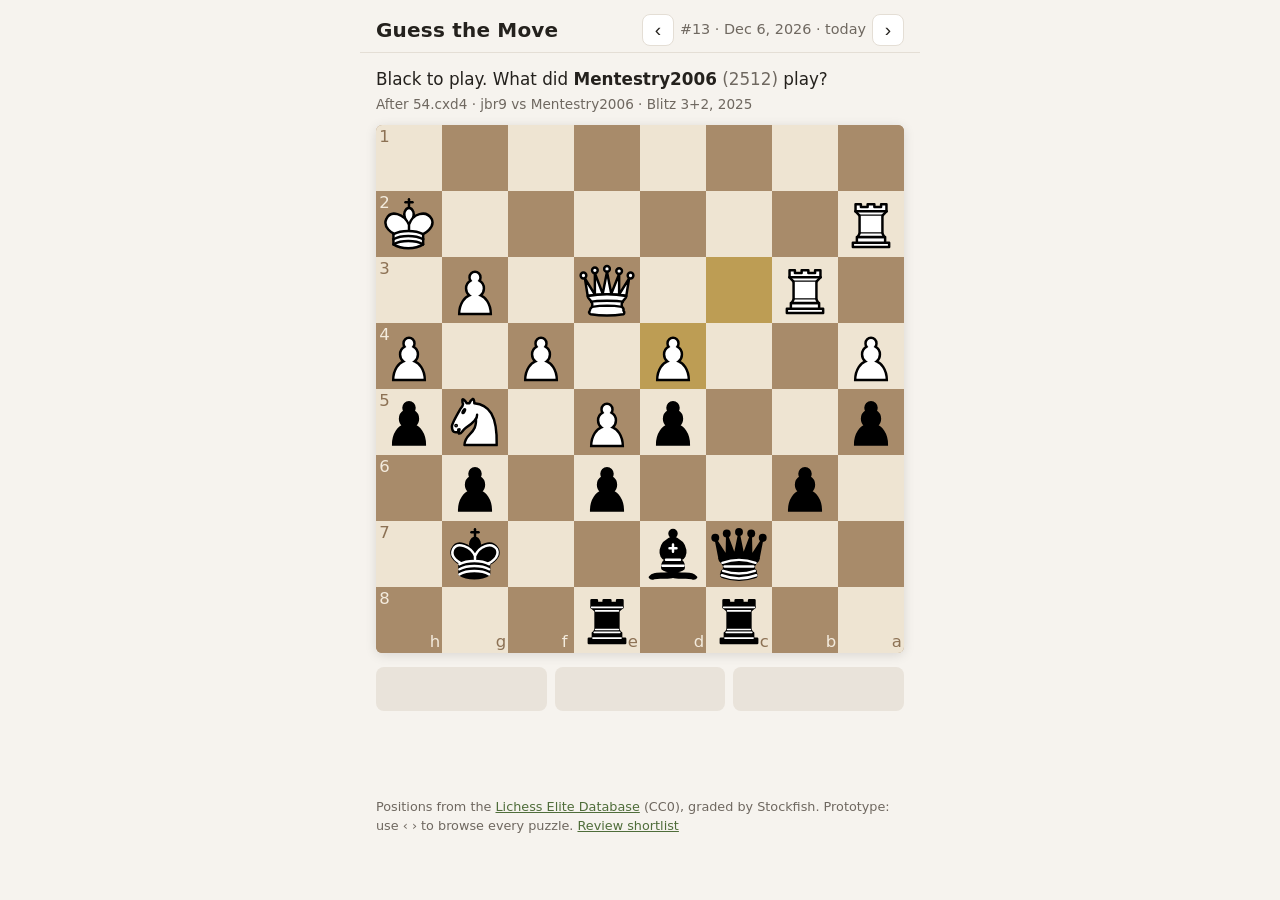
==== site/index.html @ b83c7a9b "Guess the Move prototype: filter pipeline and static daily puzzle page" ====
<!doctype html>
<html lang="en">
<head>
  <meta charset="utf-8">
  <meta name="viewport" content="width=device-width, initial-scale=1">
  <title>Guess the Move</title>
  <meta name="description" content="A daily chess position from a real strong game. Find the move that was played.">
  <link rel="icon" href="data:image/svg+xml,<svg xmlns='http://www.w3.org/2000/svg' viewBox='0 0 100 100'><text y='.9em' font-size='90'>♞</text></svg>">
  <link rel="stylesheet" href="vendor/cm-chessboard/assets/chessboard.css">
  <link rel="stylesheet" href="vendor/cm-chessboard/assets/extensions/markers/markers.css">
  <link rel="stylesheet" href="vendor/cm-chessboard/assets/extensions/arrows/arrows.css">
  <link rel="stylesheet" href="vendor/cm-chessboard/assets/extensions/promotion-dialog/promotion-dialog.css">
  <link rel="stylesheet" href="style.css">
</head>
<body>
  <header class="top">
    <h1>Guess the Move</h1>
    <nav class="day-nav">
      <button id="prev" class="icon-btn" aria-label="Previous puzzle">‹</button>
      <span id="day-label">…</span>
      <button id="next" class="icon-btn" aria-label="Next puzzle">›</button>
    </nav>
  </header>

  <main>
    <section class="play">
      <div class="prompt">
        <p id="prompt-main" class="prompt-main">Loading…</p>
        <p id="prompt-sub" class="prompt-sub"></p>
      </div>
      <div class="board-wrap">
        <div id="board"></div>
      </div>
      <div id="tries" class="tries" aria-live="polite"></div>
      <p id="feedback" class="feedback" aria-live="polite"></p>
      <p id="hint" class="hint" aria-live="polite"></p>
    </section>

    <section id="reveal" class="reveal" hidden></section>
  </main>

  <footer class="foot">
    <p>Positions from the <a href="https://database.nikonoel.fr/">Lichess Elite Database</a> (CC0), graded by Stockfish.
      Prototype: use ‹ › to browse every puzzle. <a href="review.html">Review shortlist</a></p>
  </footer>

  <script type="module" src="app.js"></script>
</body>
</html>
---- site/vendor/cm-chessboard/assets/chessboard.css ----
.cm-chessboard .board.input-enabled .square {
  cursor: pointer; }

.cm-chessboard .coordinates, .cm-chessboard .markers-layer, .cm-chessboard .pieces-layer, .cm-chessboard .markers-top-layer {
  pointer-events: none; }

.cm-chessboard-content .list-inline {
  padding-left: 0;
  list-style: none; }

.cm-chessboard-content .list-inline-item {
  display: inline-block; }
  .cm-chessboard-content .list-inline-item:not(:last-child) {
    margin-right: 1rem; }

.cm-chessboard-content .list-inline {
  padding-left: 0;
  list-style: none; }

.cm-chessboard-content .list-inline-item {
  display: inline-block; }
  .cm-chessboard-content .list-inline-item:not(:last-child) {
    margin-right: 1rem; }

.cm-chessboard-accessibility.visually-hidden {
  width: 1px;
  height: 1px;
  padding: 0;
  margin: -1px;
  overflow: hidden;
  clip: rect(0, 0, 0, 0);
  white-space: nowrap;
  border: 0; }

.cm-chessboard-accessibility button:disabled,
.cm-chessboard-accessibility button:disabled:hover {
  opacity: 0.5;
  cursor: not-allowed;
  pointer-events: none; }

.cm-chessboard.default .board .square.white {
  fill: #ecdab9; }

.cm-chessboard.default .board .square.black {
  fill: #c5a076; }

.cm-chessboard.default.border-type-thin .board .border {
  stroke: #c5a076;
  stroke-width: 0.7%;
  fill: #c5a076; }

.cm-chessboard.default.border-type-none .board .border {
  stroke: #c5a076;
  stroke-width: 0;
  fill: #c5a076; }

.cm-chessboard.default.border-type-frame .board .border {
  fill: #ecdab9;
  stroke: none; }

.cm-chessboard.default.border-type-frame .board .border-inner {
  fill: #c5a076;
  stroke: #c5a076;
  stroke-width: 0.7%; }

.cm-chessboard.default .coordinates {
  pointer-events: none;
  user-select: none; }
  .cm-chessboard.default .coordinates .coordinate {
    fill: #b5936d;
    font-size: 7px;
    cursor: default; }
    .cm-chessboard.default .coordinates .coordinate.black {
      fill: #eeddbf; }
    .cm-chessboard.default .coordinates .coordinate.white {
      fill: #b5936d; }

.cm-chessboard.default-contrast .board .square.white {
  fill: #ecdab9; }

.cm-chessboard.default-contrast .board .square.black {
  fill: #c5a076; }

.cm-chessboard.default-contrast.border-type-thin .board .border {
  stroke: #c5a076;
  stroke-width: 0.7%;
  fill: #c5a076; }

.cm-chessboard.default-contrast.border-type-none .board .border {
  stroke: #c5a076;
  stroke-width: 0;
  fill: #c5a076; }

.cm-chessboard.default-contrast.border-type-frame .board .border {
  fill: #ecdab9;
  stroke: none; }

.cm-chessboard.default-contrast.border-type-frame .board .border-inner {
  fill: #c5a076;
  stroke: #c5a076;
  stroke-width: 0.7%; }

.cm-chessboard.default-contrast .coordinates {
  pointer-events: none;
  user-select: none; }
  .cm-chessboard.default-contrast .coordinates .coordinate {
    fill: #b5936d;
    font-size: 7px;
    cursor: default; }
    .cm-chessboard.default-contrast .coordinates .coordinate.black {
      fill: #333; }
    .cm-chessboard.default-contrast .coordinates .coordinate.white {
      fill: #333; }

.cm-chessboard.green .board .square.white {
  fill: #E0DDCC; }

.cm-chessboard.green .board .square.black {
  fill: #4c946a; }

.cm-chessboard.green.border-type-thin .board .border {
  stroke: #4c946a;
  stroke-width: 0.7%;
  fill: #4c946a; }

.cm-chessboard.green.border-type-none .board .border {
  stroke: #4c946a;
  stroke-width: 0;
  fill: #4c946a; }

.cm-chessboard.green.border-type-frame .board .border {
  fill: #E0DDCC;
  stroke: none; }

.cm-chessboard.green.border-type-frame .board .border-inner {
  fill: #4c946a;
  stroke: #4c946a;
  stroke-width: 0.7%; }

.cm-chessboard.green .coordinates {
  pointer-events: none;
  user-select: none; }
  .cm-chessboard.green .coordinates .coordinate {
    fill: #468862;
    font-size: 7px;
    cursor: default; }
    .cm-chessboard.green .coordinates .coordinate.black {
      fill: #e2e0d0; }
    .cm-chessboard.green .coordinates .coordinate.white {
      fill: #468862; }

.cm-chessboard.blue .board .square.white {
  fill: #d8ecfb; }

.cm-chessboard.blue .board .square.black {
  fill: #86afcf; }

.cm-chessboard.blue.border-type-thin .board .border {
  stroke: #86afcf;
  stroke-width: 0.7%;
  fill: #86afcf; }

.cm-chessboard.blue.border-type-none .board .border {
  stroke: #86afcf;
  stroke-width: 0;
  fill: #86afcf; }

.cm-chessboard.blue.border-type-frame .board .border {
  fill: #d8ecfb;
  stroke: none; }

.cm-chessboard.blue.border-type-frame .board .border-inner {
  fill: #86afcf;
  stroke: #86afcf;
  stroke-width: 0.7%; }

.cm-chessboard.blue .coordinates {
  pointer-events: none;
  user-select: none; }
  .cm-chessboard.blue .coordinates .coordinate {
    fill: #7ba1be;
    font-size: 7px;
    cursor: default; }
    .cm-chessboard.blue .coordinates .coordinate.black {
      fill: #dbeefb; }
    .cm-chessboard.blue .coordinates .coordinate.white {
      fill: #7ba1be; }

.cm-chessboard.chess-club .board .square.white {
  fill: #E6D3B1; }

.cm-chessboard.chess-club .board .square.black {
  fill: #AF6B3F; }

.cm-chessboard.chess-club.border-type-thin .board .border {
  stroke: #692e2b;
  stroke-width: 0.7%;
  fill: #AF6B3F; }

.cm-chessboard.chess-club.border-type-none .board .border {
  stroke: #692e2b;
  stroke-width: 0;
  fill: #AF6B3F; }

.cm-chessboard.chess-club.border-type-frame .board .border {
  fill: #692e2b;
  stroke: none; }

.cm-chessboard.chess-club.border-type-frame .board .border-inner {
  fill: #AF6B3F;
  stroke: #692e2b;
  stroke-width: 0.7%; }

.cm-chessboard.chess-club .coordinates {
  pointer-events: none;
  user-select: none; }
  .cm-chessboard.chess-club .coordinates .coordinate {
    fill: #E6D3B1;
    font-size: 7px;
    cursor: default; }
    .cm-chessboard.chess-club .coordinates .coordinate.black {
      fill: #E6D3B1; }
    .cm-chessboard.chess-club .coordinates .coordinate.white {
      fill: #AF6B3F; }

.cm-chessboard.chessboard-js .board .square.white {
  fill: #f0d9b5; }

.cm-chessboard.chessboard-js .board .square.black {
  fill: #b58863; }

.cm-chessboard.chessboard-js.border-type-thin .board .border {
  stroke: #404040;
  stroke-width: 0.7%;
  fill: #b58863; }

.cm-chessboard.chessboard-js.border-type-none .board .border {
  stroke: #404040;
  stroke-width: 0;
  fill: #b58863; }

.cm-chessboard.chessboard-js.border-type-frame .board .border {
  fill: #f0d9b5;
  stroke: none; }

.cm-chessboard.chessboard-js.border-type-frame .board .border-inner {
  fill: #b58863;
  stroke: #404040;
  stroke-width: 0.7%; }

.cm-chessboard.chessboard-js .coordinates {
  pointer-events: none;
  user-select: none; }
  .cm-chessboard.chessboard-js .coordinates .coordinate {
    fill: #404040;
    font-size: 7px;
    cursor: default; }
    .cm-chessboard.chessboard-js .coordinates .coordinate.black {
      fill: #f0d9b5; }
    .cm-chessboard.chessboard-js .coordinates .coordinate.white {
      fill: #b58863; }

.cm-chessboard.black-and-white .board .square.white {
  fill: #ffffff; }

.cm-chessboard.black-and-white .board .square.black {
  fill: #9c9c9c; }

.cm-chessboard.black-and-white.border-type-thin .board .border {
  stroke: #9c9c9c;
  stroke-width: 0.7%;
  fill: #9c9c9c; }

.cm-chessboard.black-and-white.border-type-none .board .border {
  stroke: #9c9c9c;
  stroke-width: 0;
  fill: #9c9c9c; }

.cm-chessboard.black-and-white.border-type-frame .board .border {
  fill: #ffffff;
  stroke: none; }

.cm-chessboard.black-and-white.border-type-frame .board .border-inner {
  fill: #9c9c9c;
  stroke: #9c9c9c;
  stroke-width: 0.7%; }

.cm-chessboard.black-and-white .coordinates {
  pointer-events: none;
  user-select: none; }
  .cm-chessboard.black-and-white .coordinates .coordinate {
    fill: #909090;
    font-size: 7px;
    cursor: default; }
    .cm-chessboard.black-and-white .coordinates .coordinate.black {
      fill: white; }
    .cm-chessboard.black-and-white .coordinates .coordinate.white {
      fill: #909090; }

/* Keyboard focus indicator for accessibility */
.cm-chessboard .keyboard-focus-indicator .keyboard-focus {
  fill: none;
  stroke: #0066cc;
  stroke-width: 3px;
  pointer-events: none; }

.cm-chessboard .keyboard-focus-indicator .keyboard-from-square {
  fill: rgba(0, 102, 204, 0.3);
  stroke: #0066cc;
  stroke-width: 2px;
  pointer-events: none; }

/* High contrast focus indicator */
.cm-chessboard:focus {
  outline: 2px solid #0066cc;
  outline-offset: 2px; }

/*# sourceMappingURL=chessboard.css.map */
---- site/vendor/cm-chessboard/assets/extensions/markers/markers.css ----
.cm-chessboard .markers {
  pointer-events: none;
}
.cm-chessboard .markers .marker.marker-frame {
  stroke: black;
  stroke-width: 1.8px;
  opacity: 0.5;
}
.cm-chessboard .markers .marker.marker-frame-primary, .cm-chessboard .markers .marker.marker-frame-info {
  stroke: blue;
  stroke-width: 1.8px;
  opacity: 0.4;
}
.cm-chessboard .markers .marker.marker-frame-danger {
  stroke: red;
  stroke-width: 1.8px;
  opacity: 0.4;
}
.cm-chessboard .markers .marker.marker-frame-warning {
  stroke: orange;
  stroke-width: 1.8px;
  opacity: 0.4;
}
.cm-chessboard .markers .marker.marker-circle {
  stroke: black;
  stroke-width: 3px;
  opacity: 0.3;
}
.cm-chessboard .markers .marker.marker-circle-primary {
  stroke: blue;
  stroke-width: 3px;
  opacity: 0.4;
}
.cm-chessboard .markers .marker.marker-circle-info {
  stroke: blue;
  stroke-width: 3px;
  opacity: 0.4;
}
.cm-chessboard .markers .marker.marker-circle-info-filled {
  stroke: blue;
  fill: blue;
  stroke-width: 3px;
  opacity: 0.4;
}
.cm-chessboard .markers .marker.marker-circle-danger {
  stroke: red;
  stroke-width: 3px;
  opacity: 0.4;
}
.cm-chessboard .markers .marker.marker-circle-danger-filled {
  stroke: red;
  fill: red;
  stroke-width: 3px;
  opacity: 0.4;
}
.cm-chessboard .markers .marker.marker-circle-warning {
  stroke: orange;
  stroke-width: 3px;
  opacity: 0.4;
}
.cm-chessboard .markers .marker.marker-circle-warning-filled {
  stroke: orange;
  fill: orange;
  stroke-width: 3px;
  opacity: 0.4;
}
.cm-chessboard .markers .marker.marker-circle-success {
  stroke: green;
  stroke-width: 3px;
  opacity: 0.4;
}
.cm-chessboard .markers .marker.marker-circle-success-filled {
  stroke: green;
  fill: green;
  stroke-width: 3px;
  opacity: 0.4;
}
.cm-chessboard .markers .marker.marker-square {
  fill: black;
  opacity: 0.11;
}
.cm-chessboard .markers .marker.marker-dot {
  fill: black;
  opacity: 0.2;
}
.cm-chessboard .markers .marker.marker-bevel {
  fill: black;
  opacity: 0.2;
}

/*# sourceMappingURL=markers.css.map */
---- site/vendor/cm-chessboard/assets/extensions/arrows/arrows.css ----
.cm-chessboard .arrow-warning .arrow-head {
  fill: orange;
  fill-rule: nonzero;
}
.cm-chessboard .arrow-warning .arrow-line {
  stroke: orange;
  stroke-linecap: round;
  opacity: 0.6;
}
.cm-chessboard .arrow-danger .arrow-head {
  fill: red;
  fill-rule: nonzero;
}
.cm-chessboard .arrow-danger .arrow-line {
  stroke: red;
  stroke-linecap: round;
  opacity: 0.5;
}
.cm-chessboard .arrow-success .arrow-head {
  fill: green;
  fill-rule: nonzero;
}
.cm-chessboard .arrow-success .arrow-line {
  stroke: green;
  stroke-linecap: round;
  opacity: 0.5;
}
.cm-chessboard .arrow-info .arrow-head {
  fill: blue;
  fill-rule: nonzero;
}
.cm-chessboard .arrow-info .arrow-line {
  stroke: blue;
  stroke-linecap: round;
  opacity: 0.4;
}
.cm-chessboard .arrow-secondary .arrow-head {
  fill: #666;
  fill-rule: nonzero;
}
.cm-chessboard .arrow-secondary .arrow-line {
  stroke: #666;
  stroke-linecap: butt;
  opacity: 0.5;
}

/*# sourceMappingURL=arrows.css.map */
---- site/vendor/cm-chessboard/assets/extensions/promotion-dialog/promotion-dialog.css ----
svg.cm-chessboard .promotion-dialog-group rect, svg.cm-chessboard .promotion-dialog-group g[data-piece] {
  animation: fade-in 0.25s ease-in;
}
svg.cm-chessboard .promotion-dialog-group .promotion-dialog {
  fill: white;
  fill-opacity: 0.7;
  stroke: rgba(0, 0, 0, 0.4);
}
svg.cm-chessboard .promotion-dialog-group .promotion-dialog-button-group {
  outline: none;
}
svg.cm-chessboard .promotion-dialog-group .promotion-dialog-button-group:focus .promotion-dialog-button {
  stroke: rgba(0, 0, 0, 0.3);
  stroke-width: 1px;
}
svg.cm-chessboard .promotion-dialog-group .promotion-dialog-button {
  fill: transparent;
  cursor: pointer;
  outline: none;
}
svg.cm-chessboard .promotion-dialog-group .promotion-dialog-button:hover {
  fill: rgba(0, 0, 0, 0.2);
}
svg.cm-chessboard .promotion-dialog-group .piece {
  pointer-events: none;
}

@keyframes fade-in {
  0% {
    opacity: 0;
  }
  100% {
    opacity: 1;
  }
}

/*# sourceMappingURL=promotion-dialog.css.map */
---- site/style.css ----
:root {
  --bg: #f6f3ee;
  --surface: #ffffff;
  --text: #24211d;
  --muted: #6f6860;
  --line: #e4ded5;
  --accent: #4f6d3a;
  --accent-text: #ffffff;
  --sq-light: #eee4d2;
  --sq-dark: #a88b6a;
  --coord-light: #8c7154;
  --coord-dark: #f3ebdd;
  --t-move: #4f9a43;
  --t-excellent: #d1a72c;
  --t-good: #db7d2b;
  --t-mistake: #c8453a;
  --t-blunder: #2d2a27;
  --t-empty: #e9e3da;
  --mark: rgba(214, 177, 58, 0.45);
  color-scheme: light;
}

@media (prefers-color-scheme: dark) {
  :root:not([data-theme="light"]) {
    --bg: #1b1a18;
    --surface: #252321;
    --text: #ece7df;
    --muted: #a39b90;
    --line: #38342f;
    --accent: #7fa65f;
    --accent-text: #15140f;
    --sq-light: #d9cdb8;
    --sq-dark: #8e7357;
    --t-blunder: #5c5650;
    --t-empty: #34312d;
    color-scheme: dark;
  }
}

:root[data-theme="dark"] {
  --bg: #1b1a18;
  --surface: #252321;
  --text: #ece7df;
  --muted: #a39b90;
  --line: #38342f;
  --accent: #7fa65f;
  --accent-text: #15140f;
  --sq-light: #d9cdb8;
  --sq-dark: #8e7357;
  --t-blunder: #5c5650;
  --t-empty: #34312d;
  color-scheme: dark;
}

* { box-sizing: border-box; }

html { -webkit-text-size-adjust: 100%; }

body {
  margin: 0;
  background: var(--bg);
  color: var(--text);
  font: 16px/1.5 system-ui, -apple-system, "Segoe UI", sans-serif;
}

a { color: var(--accent); }

.top, main, .foot {
  max-width: 560px;
  margin: 0 auto;
  padding: 0 16px;
}

.top {
  display: flex;
  align-items: center;
  justify-content: space-between;
  gap: 12px;
  padding-top: 14px;
  padding-bottom: 6px;
  border-bottom: 1px solid var(--line);
}

h1 {
  font-size: 1.25rem;
  letter-spacing: 0.01em;
  margin: 0;
}

.day-nav {
  display: flex;
  align-items: center;
  gap: 6px;
  font-size: 0.9rem;
  color: var(--muted);
  font-variant-numeric: tabular-nums;
}

.icon-btn {
  width: 32px;
  height: 32px;
  border-radius: 8px;
  border: 1px solid var(--line);
  background: var(--surface);
  color: var(--text);
  font-size: 1.2rem;
  line-height: 1;
  cursor: pointer;
}

.icon-btn:disabled { opacity: 0.35; cursor: default; }

.prompt { margin: 14px 0 10px; }
.prompt-main { margin: 0; font-size: 1.05rem; }
.prompt-sub { margin: 2px 0 0; color: var(--muted); font-size: 0.85rem; }
.elo, .muted { color: var(--muted); font-weight: normal; }

.board-wrap {
  width: 100%;
  border-radius: 6px;
  overflow: hidden;
  box-shadow: 0 2px 12px rgba(0, 0, 0, 0.12);
}

#board { width: 100%; }

/* Board theme */
.cm-chessboard.gtm .board .square.white { fill: var(--sq-light); }
.cm-chessboard.gtm .board .square.black { fill: var(--sq-dark); }
.cm-chessboard.gtm.border-type-none .board .border { stroke-width: 0; fill: var(--sq-dark); }
.cm-chessboard.gtm .coordinates .coordinate { font-size: 7px; pointer-events: none; user-select: none; }
.cm-chessboard.gtm .coordinates .coordinate.black { fill: var(--coord-dark); }
.cm-chessboard.gtm .coordinates .coordinate.white { fill: var(--coord-light); }
.cm-chessboard .markers .marker.marker-square { fill: var(--mark); opacity: 1; }
.cm-chessboard .arrow-success .arrow-head { fill: var(--t-move); }
.cm-chessboard .arrow-success .arrow-line { stroke: var(--t-move); opacity: 0.75; }
.cm-chessboard .arrow-danger .arrow-head { fill: var(--t-mistake); }
.cm-chessboard .arrow-danger .arrow-line { stroke: var(--t-mistake); opacity: 0.6; }

/* Tries */
.tries {
  display: grid;
  grid-template-columns: repeat(3, 1fr);
  gap: 8px;
  margin: 14px 0 8px;
}

.try {
  height: 44px;
  border-radius: 8px;
  display: flex;
  align-items: center;
  justify-content: center;
  font-weight: 700;
  font-size: 1.05rem;
  color: #fff;
  background: var(--t-empty);
  transition: background 0.25s;
}

.try.tier-excellent { background: var(--t-excellent); color: #2b2210; }
.try.tier-move { background: var(--t-move); }
.try.tier-good { background: var(--t-good); }
.try.tier-mistake { background: var(--t-mistake); }
.try.tier-blunder { background: var(--t-blunder); }

.feedback {
  min-height: 1.5em;
  margin: 4px 0 0;
  font-weight: 600;
}

.feedback.tier-move { color: var(--t-move); }
.feedback.tier-mistake, .feedback.tier-blunder { color: var(--t-mistake); }
.feedback.tier-good { color: var(--t-good); }
.feedback.tier-excellent { color: var(--t-excellent); }

.hint { margin: 2px 0 0; color: var(--muted); min-height: 1.5em; }

/* Reveal */
.reveal { margin: 18px 0 8px; }

.card {
  background: var(--surface);
  border: 1px solid var(--line);
  border-radius: 10px;
  padding: 12px 14px;
  margin-bottom: 12px;
}

.card h2 {
  font-size: 1.05rem;
  margin: 0 0 6px;
  display: flex;
  align-items: center;
  gap: 8px;
  flex-wrap: wrap;
}

.card p { margin: 6px 0; }

.dot {
  width: 10px;
  height: 10px;
  border-radius: 50%;
  display: inline-block;
}

.dot.ok { background: var(--t-move); }
.dot.bad { background: var(--t-mistake); }

.move-chip {
  font-family: ui-monospace, SFMono-Regular, Menlo, monospace;
  background: var(--bg);
  border: 1px solid var(--line);
  border-radius: 6px;
  padding: 0 6px;
}

.line-label {
  font-size: 0.75rem;
  text-transform: uppercase;
  letter-spacing: 0.06em;
  color: var(--muted);
  margin-bottom: 2px !important;
}

.line { display: flex; flex-wrap: wrap; gap: 4px; }

.step {
  font: inherit;
  font-family: ui-monospace, SFMono-Regular, Menlo, monospace;
  font-size: 0.9rem;
  background: transparent;
  color: var(--text);
  border: 1px solid transparent;
  border-radius: 6px;
  padding: 1px 5px;
  cursor: pointer;
}

.step:hover { border-color: var(--line); }
.step.active { background: var(--accent); color: var(--accent-text); }
.step .num { color: var(--muted); margin-right: 2px; }
.step.active .num { color: inherit; }

.meta { font-size: 0.92rem; }
.mono { font-family: ui-monospace, SFMono-Regular, Menlo, monospace; font-size: 0.85rem; }
details summary { cursor: pointer; color: var(--muted); }

.share-row { display: flex; gap: 8px; flex-wrap: wrap; }

.btn {
  font: inherit;
  font-weight: 600;
  padding: 9px 16px;
  border-radius: 8px;
  border: 1px solid var(--line);
  background: var(--surface);
  color: var(--text);
  cursor: pointer;
}

.btn.primary { background: var(--accent); color: var(--accent-text); border-color: var(--accent); }

.share-preview {
  margin: 10px 0 0;
  padding: 8px 10px;
  border-radius: 8px;
  background: var(--surface);
  border: 1px dashed var(--line);
  font-size: 0.9rem;
  white-space: pre-wrap;
}

.foot {
  margin-top: 28px;
  padding-bottom: 28px;
  color: var(--muted);
  font-size: 0.8rem;
}

/* Wide screens: reveal sits beside the board so lines can be stepped through */
@media (min-width: 980px) {
  body.revealed .top, body.revealed .foot { max-width: 1080px; }
  body.revealed main {
    max-width: 1080px;
    display: grid;
    grid-template-columns: minmax(0, 540px) minmax(0, 1fr);
    gap: 28px;
    align-items: start;
  }
  body.revealed .reveal { margin-top: 14px; }
}
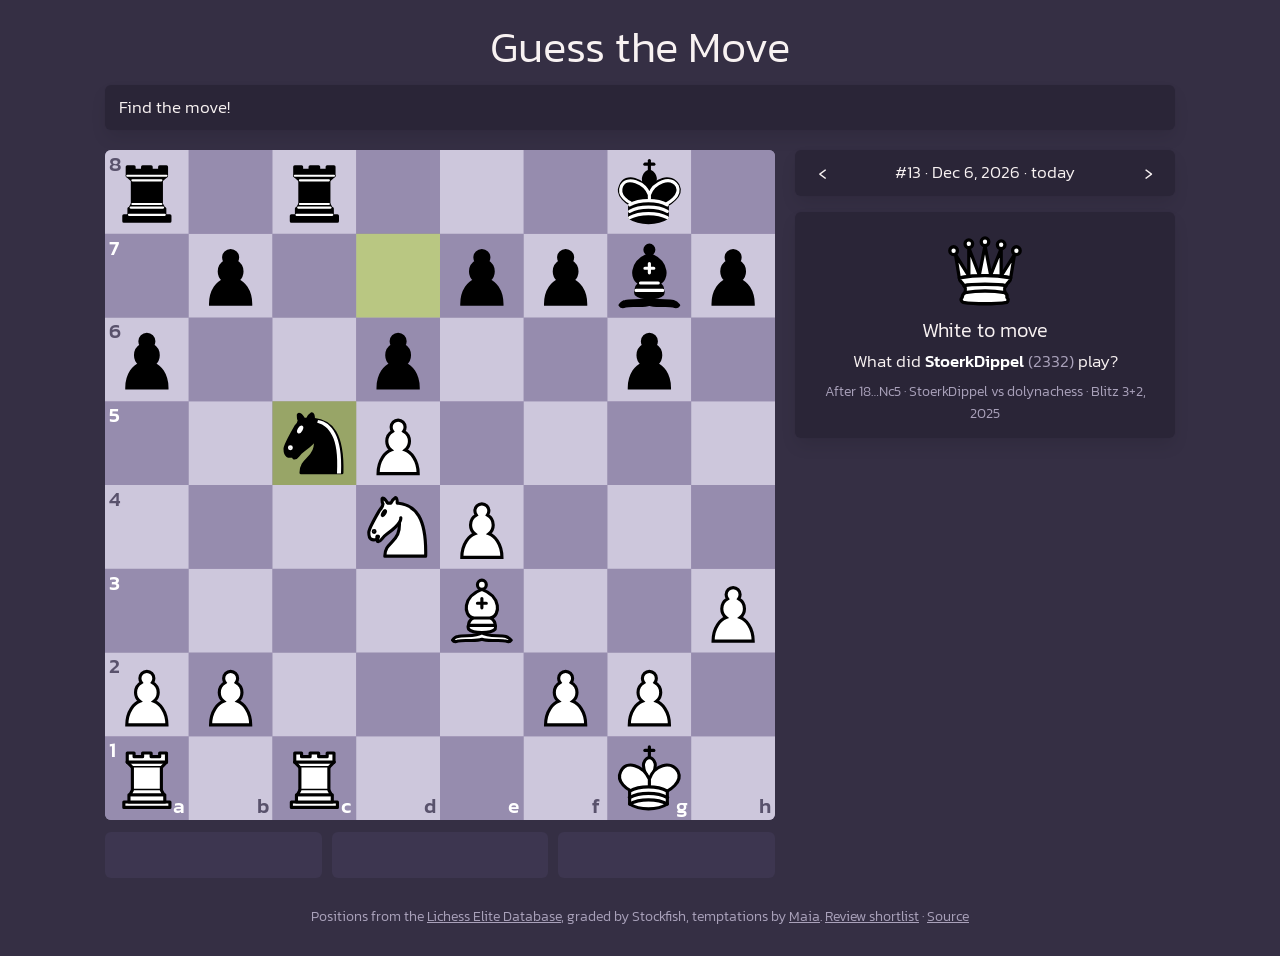
==== commit ec9710ef: "Restyle in the cat.bio and better_tactics look" ====
--- a/site/index.html
+++ b/site/index.html
@@ -6,6 +6,9 @@
   <title>Guess the Move</title>
   <meta name="description" content="A daily chess position from a real strong game. Find the move that was played.">
   <link rel="icon" href="data:image/svg+xml,<svg xmlns='http://www.w3.org/2000/svg' viewBox='0 0 100 100'><text y='.9em' font-size='90'>♞</text></svg>">
+  <link rel="preconnect" href="https://fonts.googleapis.com">
+  <link rel="preconnect" href="https://fonts.gstatic.com" crossorigin>
+  <link rel="stylesheet" href="https://fonts.googleapis.com/css2?family=Kanit:wght@300;500&display=swap">
   <link rel="stylesheet" href="vendor/cm-chessboard/assets/chessboard.css">
   <link rel="stylesheet" href="vendor/cm-chessboard/assets/extensions/markers/markers.css">
   <link rel="stylesheet" href="vendor/cm-chessboard/assets/extensions/arrows/arrows.css">
@@ -13,35 +16,49 @@
   <link rel="stylesheet" href="style.css">
 </head>
 <body>
-  <header class="top">
-    <h1>Guess the Move</h1>
-    <nav class="day-nav">
-      <button id="prev" class="icon-btn" aria-label="Previous puzzle">‹</button>
-      <span id="day-label">…</span>
-      <button id="next" class="icon-btn" aria-label="Next puzzle">›</button>
-    </nav>
+  <header class="header">
+    <h1 class="site-name"><a href="./">Guess the Move</a></h1>
   </header>
 
-  <main>
-    <section class="play">
-      <div class="prompt">
-        <p id="prompt-main" class="prompt-main">Loading…</p>
-        <p id="prompt-sub" class="prompt-sub"></p>
-      </div>
+  <main class="layout">
+    <div class="panel status" aria-live="polite">
+      <span id="feedback" class="feedback">Loading…</span>
+    </div>
+
+    <section class="board-col">
       <div class="board-wrap">
         <div id="board"></div>
       </div>
-      <div id="tries" class="tries" aria-live="polite"></div>
-      <p id="feedback" class="feedback" aria-live="polite"></p>
-      <p id="hint" class="hint" aria-live="polite"></p>
+      <div id="tries" class="tries"></div>
     </section>
 
-    <section id="reveal" class="reveal" hidden></section>
+    <aside class="sidebar">
+      <nav class="panel day-nav">
+        <button id="prev" class="icon-btn" aria-label="Previous puzzle">‹</button>
+        <span id="day-label">…</span>
+        <button id="next" class="icon-btn" aria-label="Next puzzle">›</button>
+      </nav>
+
+      <div class="panel to-move">
+        <svg id="to-move-piece" class="to-move-piece" viewBox="0 0 40 40" aria-hidden="true"><use href=""></use></svg>
+        <div class="to-move-text">
+          <p id="prompt-main" class="to-move-side"></p>
+          <p id="prompt-sub" class="to-move-sub"></p>
+          <p id="prompt-game" class="to-move-game"></p>
+        </div>
+      </div>
+
+      <div id="hint-panel" class="panel hint-panel" hidden>
+        <p id="hint" class="hint"></p>
+      </div>
+
+      <section id="reveal" class="reveal" hidden></section>
+    </aside>
   </main>
 
   <footer class="foot">
-    <p>Positions from the <a href="https://database.nikonoel.fr/">Lichess Elite Database</a> (CC0), graded by Stockfish.
-      Prototype: use ‹ › to browse every puzzle. <a href="review.html">Review shortlist</a></p>
+    <p>Positions from the <a href="https://database.nikonoel.fr/">Lichess Elite Database</a>, graded by Stockfish, temptations by <a href="https://maiachess.com">Maia</a>.
+      <a href="review.html">Review shortlist</a> · <a href="https://github.com/catchouli/guess-the-move">Source</a></p>
   </footer>
 
   <script type="module" src="app.js"></script>
--- a/site/style.css
+++ b/site/style.css
@@ -1,54 +1,25 @@
+/* Colours from cat.bio and better_tactics */
 :root {
-  --bg: #f6f3ee;
-  --surface: #ffffff;
-  --text: #24211d;
-  --muted: #6f6860;
-  --line: #e4ded5;
-  --accent: #4f6d3a;
-  --accent-text: #ffffff;
-  --sq-light: #eee4d2;
-  --sq-dark: #a88b6a;
-  --coord-light: #8c7154;
-  --coord-dark: #f3ebdd;
-  --t-move: #4f9a43;
-  --t-excellent: #d1a72c;
-  --t-good: #db7d2b;
-  --t-mistake: #c8453a;
-  --t-blunder: #2d2a27;
-  --t-empty: #e9e3da;
-  --mark: rgba(214, 177, 58, 0.45);
-  color-scheme: light;
-}
-
-@media (prefers-color-scheme: dark) {
-  :root:not([data-theme="light"]) {
-    --bg: #1b1a18;
-    --surface: #252321;
-    --text: #ece7df;
-    --muted: #a39b90;
-    --line: #38342f;
-    --accent: #7fa65f;
-    --accent-text: #15140f;
-    --sq-light: #d9cdb8;
-    --sq-dark: #8e7357;
-    --t-blunder: #5c5650;
-    --t-empty: #34312d;
-    color-scheme: dark;
-  }
-}
-
-:root[data-theme="dark"] {
-  --bg: #1b1a18;
-  --surface: #252321;
-  --text: #ece7df;
-  --muted: #a39b90;
-  --line: #38342f;
-  --accent: #7fa65f;
-  --accent-text: #15140f;
-  --sq-light: #d9cdb8;
-  --sq-dark: #8e7357;
-  --t-blunder: #5c5650;
-  --t-empty: #34312d;
+  --bg: #352f44;
+  --panel: #2a2537;
+  --panel-hover: #1d1a26;
+  --text: rgb(248, 242, 242);
+  --muted: #a9a1ba;
+  --accent: rgb(253, 151, 31);
+  --button: #416c86;
+  --sq-light: #cdc7dc;
+  --sq-dark: #968cae;
+  --coord-on-light: rgba(60, 52, 80, 0.8);
+  --coord-on-dark: #ffffff;
+  --last-move: rgba(155, 199, 0, 0.41);
+  --t-move: #269326;
+  --t-excellent: #b7881a;
+  --t-good: #a8622a;
+  --t-mistake: #8e3b3d;
+  --t-blunder: #624344;
+  --t-empty: #3d3650;
+  --arrow-good: #2e9a2e;
+  --arrow-bad: #c4484a;
   color-scheme: dark;
 }
 
@@ -56,140 +27,176 @@
 
 html { -webkit-text-size-adjust: 100%; }
 
-body {
+html, body {
   margin: 0;
   background: var(--bg);
   color: var(--text);
-  font: 16px/1.5 system-ui, -apple-system, "Segoe UI", sans-serif;
-}
-
-a { color: var(--accent); }
-
-.top, main, .foot {
-  max-width: 560px;
+  font: 300 17px/1.5 "Kanit", system-ui, sans-serif;
+}
+
+a, a:visited { color: var(--text); }
+
+strong, b { font-weight: 500; color: #fff; }
+
+p { margin: 0; }
+
+/* ---------------------------------------------------------- header */
+
+.header {
+  text-align: center;
+  padding: 22px 16px 14px;
+}
+
+.site-name {
+  margin: 0;
+  font-weight: 300;
+  font-size: 2.6rem;
+  line-height: 1.1;
+}
+
+.site-name a { color: var(--text); text-decoration: none; }
+
+/* ---------------------------------------------------------- layout */
+
+.layout {
+  max-width: 1120px;
   margin: 0 auto;
   padding: 0 16px;
-}
-
-.top {
+  display: grid;
+  grid-template-columns: minmax(0, 1fr);
+  gap: 16px;
+}
+
+.panel, .card {
+  background: var(--panel);
+  border-radius: 6px;
+  padding: 12px 14px;
+  box-shadow: 0 .5em 1em -.125em rgba(10, 10, 10, 0.1), 0 0 0 1px rgba(10, 10, 10, 0.02);
+}
+
+.status { padding: 10px 14px; }
+
+.sidebar {
+  display: flex;
+  flex-direction: column;
+  gap: 16px;
+}
+
+@media (min-width: 860px) {
+  .layout {
+    /* Board as big as fits the window height, sidebar beside it */
+    grid-template-columns: minmax(0, min(680px, calc(100vh - 230px))) minmax(300px, 380px);
+    justify-content: center;
+    gap: 20px;
+  }
+  .status { grid-column: 1 / -1; }
+}
+
+/* ---------------------------------------------------------- board */
+
+.board-wrap {
+  border-radius: 6px;
+  overflow: hidden;
+}
+
+#board { width: 100%; }
+
+.cm-chessboard.gtm .board .square.white { fill: var(--sq-light); }
+.cm-chessboard.gtm .board .square.black { fill: var(--sq-dark); }
+.cm-chessboard.gtm.border-type-none .board .border { stroke-width: 0; fill: var(--sq-dark); }
+.cm-chessboard.gtm .coordinates .coordinate {
+  font-family: "Kanit", sans-serif;
+  font-weight: 500;
+  font-size: 6px;
+  pointer-events: none;
+  user-select: none;
+}
+.cm-chessboard.gtm .coordinates .coordinate.black { fill: var(--coord-on-dark); }
+.cm-chessboard.gtm .coordinates .coordinate.white { fill: var(--coord-on-light); }
+.cm-chessboard .markers .marker.marker-square { fill: var(--last-move); opacity: 1; }
+.cm-chessboard .markers .marker.marker-circle-primary { stroke: var(--accent); opacity: 0.9; }
+.cm-chessboard .arrow-success .arrow-head { fill: var(--arrow-good); }
+.cm-chessboard .arrow-success .arrow-line { stroke: var(--arrow-good); opacity: 0.8; }
+.cm-chessboard .arrow-danger .arrow-head { fill: var(--arrow-bad); }
+.cm-chessboard .arrow-danger .arrow-line { stroke: var(--arrow-bad); opacity: 0.7; }
+
+/* ---------------------------------------------------------- tries */
+
+.tries {
+  display: grid;
+  grid-template-columns: repeat(3, 1fr);
+  gap: 10px;
+  margin-top: 12px;
+}
+
+.try {
+  height: 46px;
+  border-radius: 6px;
+  display: flex;
+  align-items: center;
+  justify-content: center;
+  font-weight: 500;
+  font-size: 1.1rem;
+  background: var(--t-empty);
+  transition: background 0.25s;
+}
+
+.try.tier-move { background: var(--t-move); }
+.try.tier-excellent { background: var(--t-excellent); }
+.try.tier-good { background: var(--t-good); }
+.try.tier-mistake { background: var(--t-mistake); }
+.try.tier-blunder { background: var(--t-blunder); }
+
+/* ---------------------------------------------------------- status and sidebar */
+
+.feedback { font-weight: 300; }
+.feedback.tier-move { color: #7fd36e; }
+.feedback.tier-excellent { color: #e2b84a; }
+.feedback.tier-good { color: #e39a5c; }
+.feedback.tier-mistake, .feedback.tier-blunder { color: #ef8a8a; }
+
+.day-nav {
   display: flex;
   align-items: center;
   justify-content: space-between;
-  gap: 12px;
-  padding-top: 14px;
-  padding-bottom: 6px;
-  border-bottom: 1px solid var(--line);
-}
-
-h1 {
-  font-size: 1.25rem;
-  letter-spacing: 0.01em;
-  margin: 0;
-}
-
-.day-nav {
-  display: flex;
-  align-items: center;
-  gap: 6px;
-  font-size: 0.9rem;
-  color: var(--muted);
+  gap: 8px;
+  padding: 8px 10px;
   font-variant-numeric: tabular-nums;
 }
 
 .icon-btn {
-  width: 32px;
-  height: 32px;
-  border-radius: 8px;
-  border: 1px solid var(--line);
-  background: var(--surface);
+  width: 34px;
+  height: 30px;
+  border: 0;
+  border-radius: 6px;
+  background: transparent;
   color: var(--text);
-  font-size: 1.2rem;
+  font: inherit;
+  font-size: 1.4rem;
   line-height: 1;
   cursor: pointer;
 }
 
-.icon-btn:disabled { opacity: 0.35; cursor: default; }
-
-.prompt { margin: 14px 0 10px; }
-.prompt-main { margin: 0; font-size: 1.05rem; }
-.prompt-sub { margin: 2px 0 0; color: var(--muted); font-size: 0.85rem; }
-.elo, .muted { color: var(--muted); font-weight: normal; }
-
-.board-wrap {
-  width: 100%;
-  border-radius: 6px;
-  overflow: hidden;
-  box-shadow: 0 2px 12px rgba(0, 0, 0, 0.12);
-}
-
-#board { width: 100%; }
-
-/* Board theme */
-.cm-chessboard.gtm .board .square.white { fill: var(--sq-light); }
-.cm-chessboard.gtm .board .square.black { fill: var(--sq-dark); }
-.cm-chessboard.gtm.border-type-none .board .border { stroke-width: 0; fill: var(--sq-dark); }
-.cm-chessboard.gtm .coordinates .coordinate { font-size: 7px; pointer-events: none; user-select: none; }
-.cm-chessboard.gtm .coordinates .coordinate.black { fill: var(--coord-dark); }
-.cm-chessboard.gtm .coordinates .coordinate.white { fill: var(--coord-light); }
-.cm-chessboard .markers .marker.marker-square { fill: var(--mark); opacity: 1; }
-.cm-chessboard .arrow-success .arrow-head { fill: var(--t-move); }
-.cm-chessboard .arrow-success .arrow-line { stroke: var(--t-move); opacity: 0.75; }
-.cm-chessboard .arrow-danger .arrow-head { fill: var(--t-mistake); }
-.cm-chessboard .arrow-danger .arrow-line { stroke: var(--t-mistake); opacity: 0.6; }
-
-/* Tries */
-.tries {
-  display: grid;
-  grid-template-columns: repeat(3, 1fr);
-  gap: 8px;
-  margin: 14px 0 8px;
-}
-
-.try {
-  height: 44px;
-  border-radius: 8px;
-  display: flex;
-  align-items: center;
-  justify-content: center;
-  font-weight: 700;
-  font-size: 1.05rem;
-  color: #fff;
-  background: var(--t-empty);
-  transition: background 0.25s;
-}
-
-.try.tier-excellent { background: var(--t-excellent); color: #2b2210; }
-.try.tier-move { background: var(--t-move); }
-.try.tier-good { background: var(--t-good); }
-.try.tier-mistake { background: var(--t-mistake); }
-.try.tier-blunder { background: var(--t-blunder); }
-
-.feedback {
-  min-height: 1.5em;
-  margin: 4px 0 0;
-  font-weight: 600;
-}
-
-.feedback.tier-move { color: var(--t-move); }
-.feedback.tier-mistake, .feedback.tier-blunder { color: var(--t-mistake); }
-.feedback.tier-good { color: var(--t-good); }
-.feedback.tier-excellent { color: var(--t-excellent); }
-
-.hint { margin: 2px 0 0; color: var(--muted); min-height: 1.5em; }
-
-/* Reveal */
-.reveal { margin: 18px 0 8px; }
-
-.card {
-  background: var(--surface);
-  border: 1px solid var(--line);
-  border-radius: 10px;
-  padding: 12px 14px;
-  margin-bottom: 12px;
-}
+.icon-btn:hover:not(:disabled) { background: var(--panel-hover); }
+.icon-btn:disabled { opacity: 0.25; cursor: default; }
+
+.to-move { text-align: center; padding: 14px; }
+.to-move-piece { width: 88px; height: 88px; display: block; margin: 0 auto 2px; }
+.to-move-side { font-size: 1.15rem; }
+.to-move-sub { margin-top: 4px; }
+.to-move-game { margin-top: 6px; color: var(--muted); font-size: 0.85rem; }
+.elo, .muted { color: var(--muted); }
+
+.hint-panel { text-align: center; }
+.hint { color: var(--accent); }
+
+/* ---------------------------------------------------------- reveal */
+
+.reveal { display: flex; flex-direction: column; gap: 16px; }
 
 .card h2 {
-  font-size: 1.05rem;
+  font-size: 1.1rem;
+  font-weight: 300;
   margin: 0 0 6px;
   display: flex;
   align-items: center;
@@ -199,96 +206,103 @@
 
 .card p { margin: 6px 0; }
 
-.dot {
-  width: 10px;
-  height: 10px;
-  border-radius: 50%;
-  display: inline-block;
-}
-
-.dot.ok { background: var(--t-move); }
-.dot.bad { background: var(--t-mistake); }
+.dot { width: 10px; height: 10px; border-radius: 50%; display: inline-block; }
+.dot.ok { background: var(--arrow-good); }
+.dot.bad { background: var(--arrow-bad); }
 
 .move-chip {
-  font-family: ui-monospace, SFMono-Regular, Menlo, monospace;
+  font-weight: 500;
   background: var(--bg);
-  border: 1px solid var(--line);
-  border-radius: 6px;
-  padding: 0 6px;
+  border-radius: 6px;
+  padding: 0 8px;
 }
 
 .line-label {
   font-size: 0.75rem;
   text-transform: uppercase;
-  letter-spacing: 0.06em;
-  color: var(--muted);
+  letter-spacing: 0.08em;
+  color: var(--accent);
   margin-bottom: 2px !important;
 }
 
-.line { display: flex; flex-wrap: wrap; gap: 4px; }
+.line { display: flex; flex-wrap: wrap; gap: 2px 4px; }
 
 .step {
   font: inherit;
-  font-family: ui-monospace, SFMono-Regular, Menlo, monospace;
-  font-size: 0.9rem;
+  font-size: 0.95rem;
   background: transparent;
   color: var(--text);
-  border: 1px solid transparent;
-  border-radius: 6px;
-  padding: 1px 5px;
+  border: 0;
+  border-radius: 6px;
+  padding: 1px 6px;
   cursor: pointer;
 }
 
-.step:hover { border-color: var(--line); }
-.step.active { background: var(--accent); color: var(--accent-text); }
-.step .num { color: var(--muted); margin-right: 2px; }
+.step:hover { background: var(--panel-hover); }
+.step.active { background: var(--button); }
+.step .num { color: var(--muted); margin-right: 3px; }
 .step.active .num { color: inherit; }
 
 .meta { font-size: 0.92rem; }
-.mono { font-family: ui-monospace, SFMono-Regular, Menlo, monospace; font-size: 0.85rem; }
+.mono { font-size: 0.85rem; color: var(--muted); }
 details summary { cursor: pointer; color: var(--muted); }
 
-.share-row { display: flex; gap: 8px; flex-wrap: wrap; }
+.share-row { display: flex; gap: 10px; flex-wrap: wrap; }
 
 .btn {
   font: inherit;
-  font-weight: 600;
-  padding: 9px 16px;
-  border-radius: 8px;
-  border: 1px solid var(--line);
-  background: var(--surface);
+  padding: 7px 16px;
+  border-radius: 6px;
+  border: 0;
+  background: var(--panel);
   color: var(--text);
   cursor: pointer;
 }
 
-.btn.primary { background: var(--accent); color: var(--accent-text); border-color: var(--accent); }
+.btn:hover { background: var(--panel-hover); }
+.btn.primary { background: var(--button); }
+.btn.primary:hover { background: #4d7d9a; }
 
 .share-preview {
-  margin: 10px 0 0;
-  padding: 8px 10px;
-  border-radius: 8px;
-  background: var(--surface);
-  border: 1px dashed var(--line);
-  font-size: 0.9rem;
+  margin: 0;
+  padding: 10px 14px;
+  border-radius: 6px;
+  background: var(--panel);
+  font: inherit;
+  font-size: 0.95rem;
   white-space: pre-wrap;
 }
 
+/* ---------------------------------------------------------- footer */
+
 .foot {
-  margin-top: 28px;
-  padding-bottom: 28px;
+  max-width: 1120px;
+  margin: 28px auto 0;
+  padding: 0 16px 28px;
+  text-align: center;
   color: var(--muted);
-  font-size: 0.8rem;
-}
-
-/* Wide screens: reveal sits beside the board so lines can be stepped through */
-@media (min-width: 980px) {
-  body.revealed .top, body.revealed .foot { max-width: 1080px; }
-  body.revealed main {
-    max-width: 1080px;
-    display: grid;
-    grid-template-columns: minmax(0, 540px) minmax(0, 1fr);
-    gap: 28px;
-    align-items: start;
+  font-size: 0.85rem;
+}
+
+.foot a { color: var(--muted); }
+
+/* Phones: who's to move goes above the board, compact */
+@media (max-width: 859px) {
+  .sidebar { display: contents; }
+  .status { order: 1; }
+  .to-move {
+    order: 2;
+    display: flex;
+    align-items: center;
+    gap: 12px;
+    text-align: left;
+    padding: 8px 12px;
   }
-  body.revealed .reveal { margin-top: 14px; }
-}
+  .to-move-piece { width: 48px; height: 48px; margin: 0; flex: none; }
+  .to-move-game { margin-top: 2px; }
+  .board-col { order: 3; }
+  .hint-panel { order: 4; }
+  .reveal { order: 5; }
+  .day-nav { order: 6; }
+  .site-name { font-size: 2.1rem; }
+}
